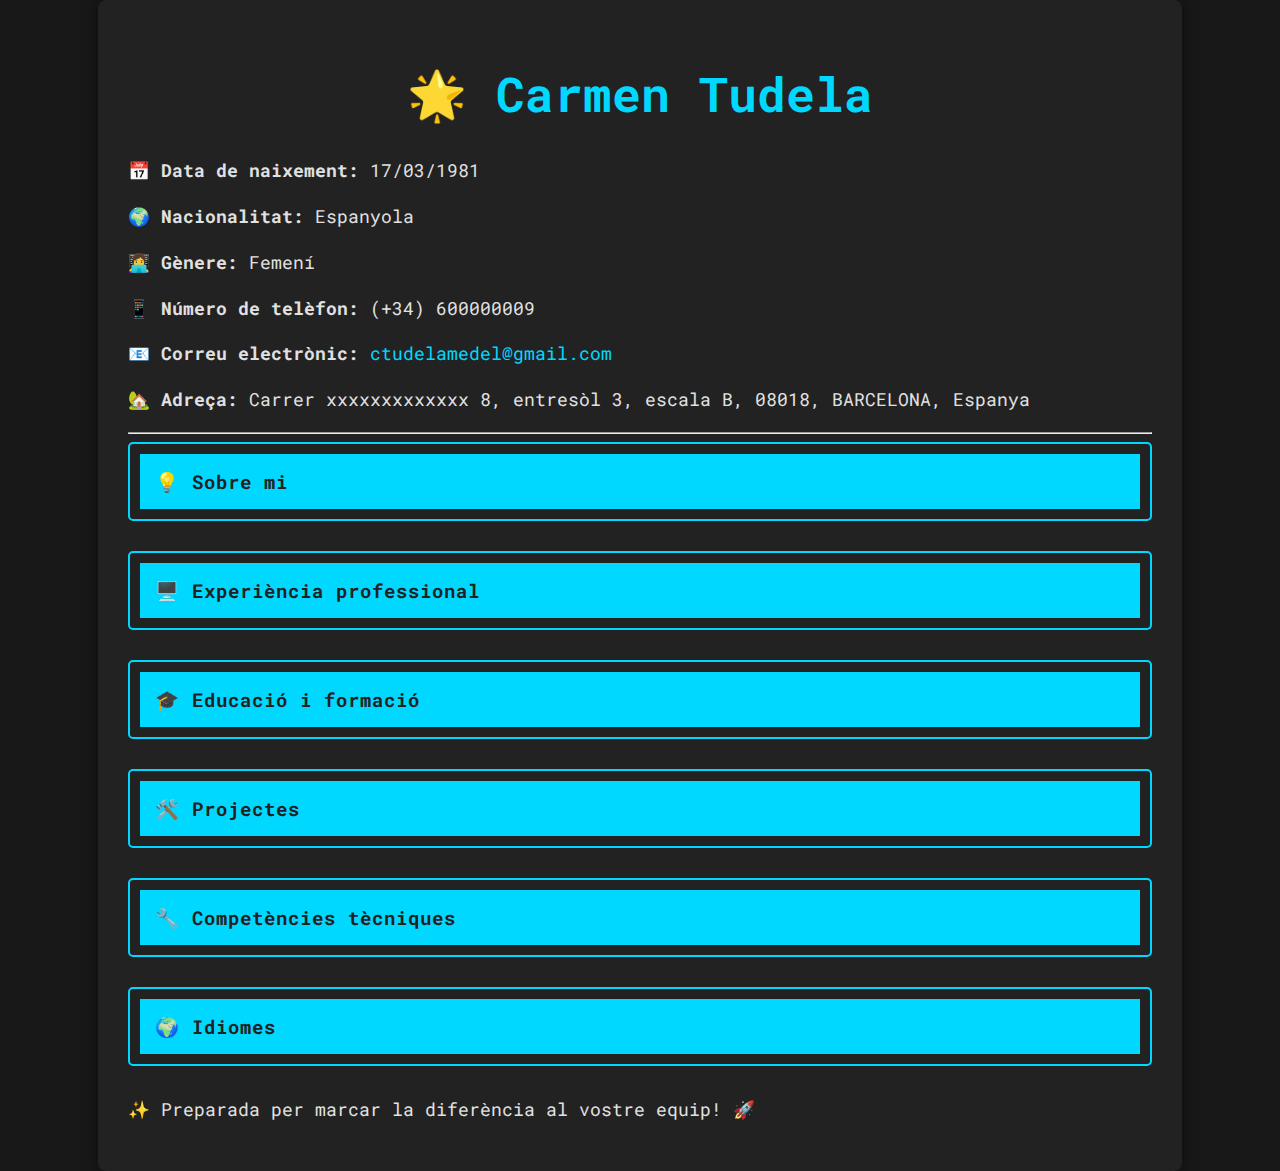
==== cv.html @ 5e799a3f "Add files via upload" ====
<!DOCTYPE html>
<html lang="ca">
<head>
    <meta charset="UTF-8">
    <meta name="viewport" content="width=device-width, initial-scale=1.0">
    <title>Currículum de Carmen Tudela</title>
    <link href="https://fonts.googleapis.com/css2?family=Roboto+Mono:wght@400;700&display=swap" rel="stylesheet">
    <style>
        body {
            font-family: 'Roboto Mono', monospace;
            background-color: #181818;
            color: #e1e1e1;
            margin: 0;
            padding: 0;
            box-sizing: border-box;
        }
        .container {
            width: 80%;
            margin: 0 auto;
            padding: 30px;
            background-color: #222;
            box-shadow: 0 0 15px rgba(0, 0, 0, 0.5);
            border-radius: 8px;
        }
        h1 {
            color: #00d8ff;
            font-size: 3em;
            text-align: center;
        }
        h2 {
            font-size: 1.5em;
            color: #00d8ff;
        }
        .section {
            margin-bottom: 30px;
            border: 2px solid #00d8ff;
            border-radius: 5px;
            overflow: hidden;
            padding: 10px;
            transition: all 0.3s ease;
        }
        .section-title {
            background-color: #00d8ff;
            color: #222;
            padding: 15px;
            font-weight: bold;
            cursor: pointer;
            font-size: 1.2em;
            letter-spacing: 1px;
            transition: background-color 0.3s;
        }
        .section-title:hover {
            background-color: #0088cc;
        }
        .section-content {
            display: none;
            padding: 15px;
            background-color: #333;
            color: #e1e1e1;
            border-top: 2px solid #00d8ff;
        }
        .section:hover .section-content {
            display: block;
        }
        .skill-list {
            list-style-type: none;
            padding: 0;
        }
        .skill-list li {
            margin: 5px 0;
        }
        a {
            color: #00d8ff;
            text-decoration: none;
        }
        a:hover {
            text-decoration: underline;
        }
        p, ul {
            font-size: 1.1em;
            line-height: 1.6;
        }
    </style>
</head>
<body>

<div class="container">
    <h1>🌟 Carmen Tudela</h1>
    <p><strong>📅 Data de naixement:</strong> 17/03/1981</p>
    <p><strong>🌍 Nacionalitat:</strong> Espanyola</p>
    <p><strong>👩‍💻 Gènere:</strong> Femení</p>
    <p><strong>📱 Número de telèfon:</strong> (+34) 600000009</p>
    <p><strong>📧 Correu electrònic:</strong> <a href="mailto:ctudelamedel@gmail.com">ctudelamedel@gmail.com</a></p>
    <p><strong>🏡 Adreça:</strong> Carrer xxxxxxxxxxxxx 8, entresòl 3, escala B, 08018, BARCELONA, Espanya</p>

    <hr>

    <div class="section">
        <div class="section-title">💡 Sobre mi</div>
        <div class="section-content">
            <p>🎯 Soc una persona <strong>organitzada i creativa</strong> amb grans habilitats comunicatives.</p>
            <p>🤝 M’adapto bé als entorns de treball en equip i crec fermament que, amb la mentalitat adequada, <strong>qualsevol objectiu és assolible</strong>.</p>
        </div>
    </div>

    <div class="section">
        <div class="section-title">🖥️ Experiència professional</div>
        <div class="section-content">
            <h3>🔧 Tècnica de xarxes i administradora web</h3>
            <p><strong>📍 NETGLOBAL IT SOLUTIONS S.L., Barcelona</strong> (09/2023 – ACTUALITAT)</p>
            <ul class="skill-list">
                <li>🖧 Configuració i manteniment de <strong>xarxes LAN i WAN</strong>.</li>
                <li>📊 Anàlisi i optimització del <strong>rendiment de la xarxa</strong>.</li>
                <li>🤖 Desenvolupament d'<strong>aplicacions multiplataforma</strong> amb focus en la integració de Big Data.</li>
                <li>🌐 Gestió de llocs web amb <strong>CMS</strong> i plataformes personalitzades.</li>
                <li>⚙️ Implementació de solucions basades en <strong>IA</strong> per automatitzar processos interns.</li>
            </ul>
        </div>
    </div>

    <div class="section">
        <div class="section-title">🎓 Educació i formació</div>
        <div class="section-content">
            <p>🖥️ <strong>Desenvolupadora web multiplataforma</strong><br>IOC, Barcelona (09/2018 – 06/2020)</p>
            <p>🔒 <strong>Tècnica de seguretat CompTIA Security+</strong><br>E-Council, Barcelona (01/2020 – 10/2020)</p>
        </div>
    </div>

    <div class="section">
        <div class="section-title">🛠️ Projectes</div>
        <div class="section-content">
            <p>🔍 Desenvolupament d'una eina d'anàlisi predictiva: Creació d’una eina basada en <strong>IA</strong> per optimitzar processos interns i millorar l’eficiència.</p>
        </div>
    </div>

    <div class="section">
        <div class="section-title">🔧 Competències tècniques</div>
        <div class="section-content">
            <ul class="skill-list">
                <li>🌐 Desenvolupament multiplataforma</li>
                <li>🖧 Administració i seguretat de xarxes</li>
                <li>🌐 Administració web</li>
                <li>📊 Big Data i Cloud Computing</li>
            </ul>
        </div>
    </div>

    <div class="section">
        <div class="section-title">🌍 Idiomes</div>
        <div class="section-content">
            <p>🇪🇸 Espanyol</p>
            <p>🏴 Català</p>
            <p>🇬🇧 Anglès: C2</p>
        </div>
    </div>

    <p>✨ Preparada per marcar la diferència al vostre equip! 🚀</p>
</div>

</body>
</html>
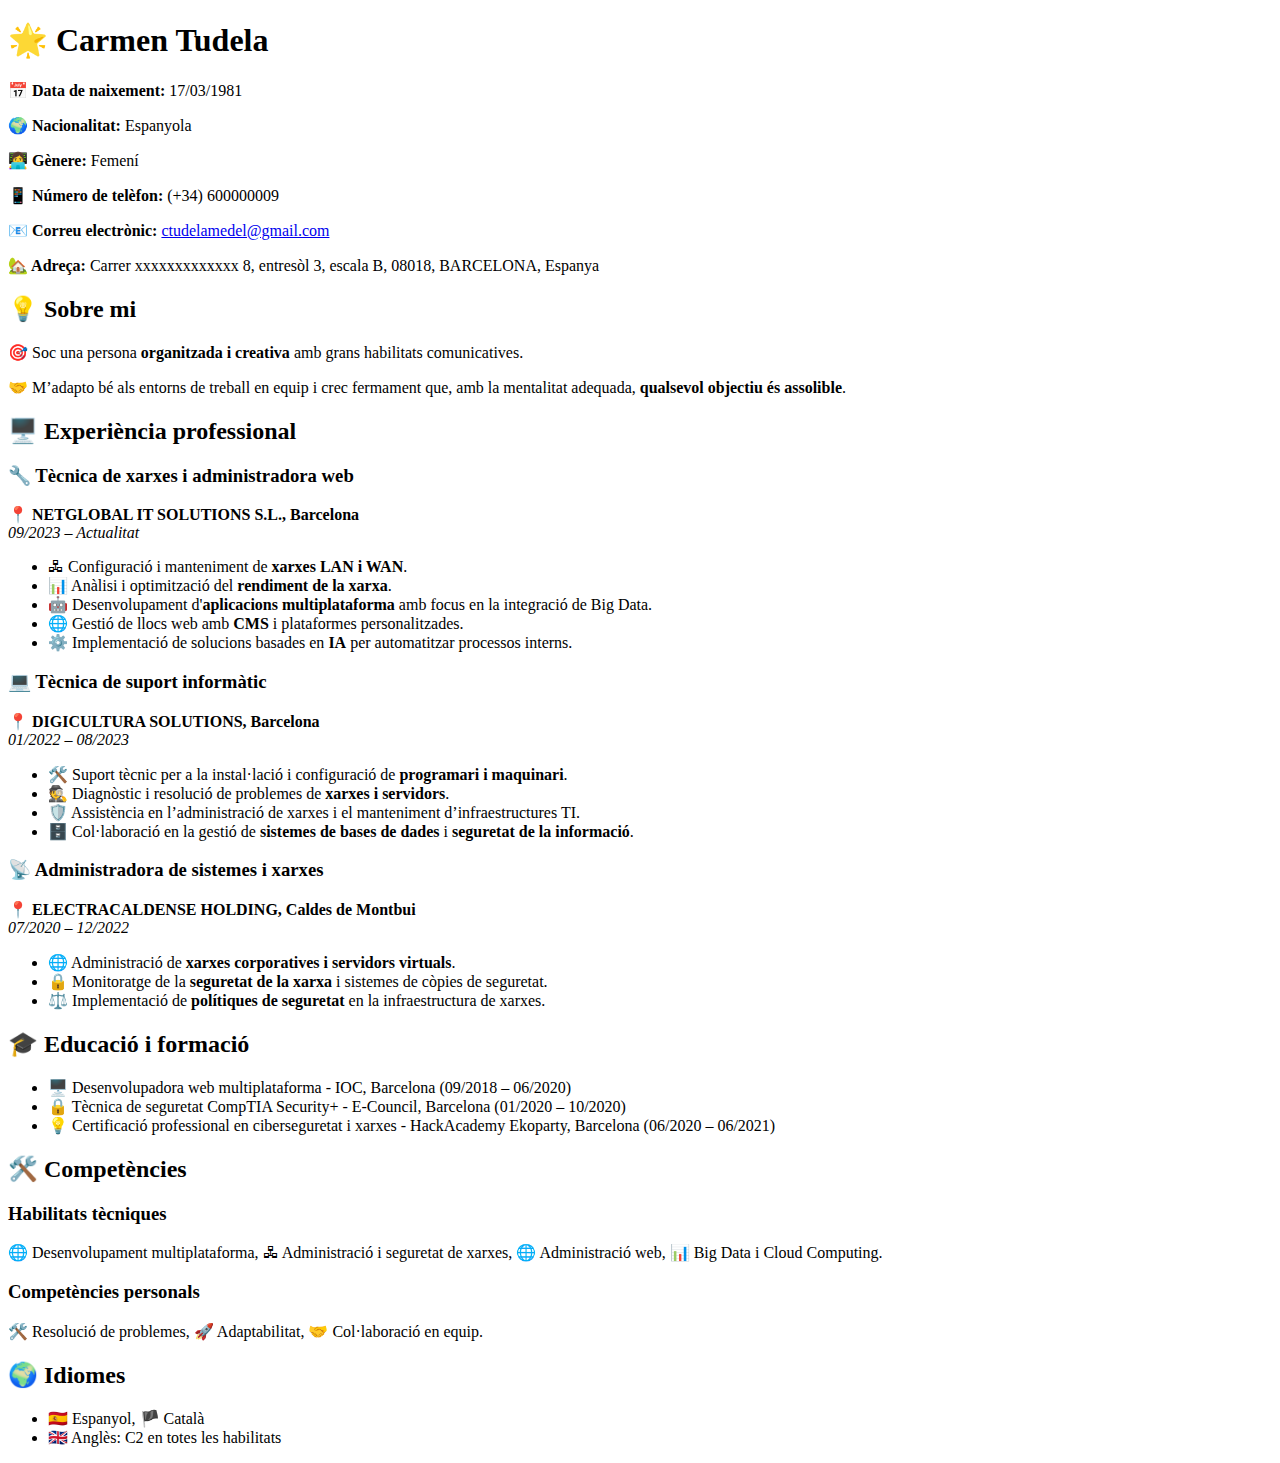
==== commit 68622a34: "Update cv.html" ====
--- a/cv.html
+++ b/cv.html
@@ -1,162 +1,95 @@
+
 <!DOCTYPE html>
 <html lang="ca">
 <head>
     <meta charset="UTF-8">
     <meta name="viewport" content="width=device-width, initial-scale=1.0">
     <title>Currículum de Carmen Tudela</title>
-    <link href="https://fonts.googleapis.com/css2?family=Roboto+Mono:wght@400;700&display=swap" rel="stylesheet">
-    <style>
-        body {
-            font-family: 'Roboto Mono', monospace;
-            background-color: #181818;
-            color: #e1e1e1;
-            margin: 0;
-            padding: 0;
-            box-sizing: border-box;
-        }
-        .container {
-            width: 80%;
-            margin: 0 auto;
-            padding: 30px;
-            background-color: #222;
-            box-shadow: 0 0 15px rgba(0, 0, 0, 0.5);
-            border-radius: 8px;
-        }
-        h1 {
-            color: #00d8ff;
-            font-size: 3em;
-            text-align: center;
-        }
-        h2 {
-            font-size: 1.5em;
-            color: #00d8ff;
-        }
-        .section {
-            margin-bottom: 30px;
-            border: 2px solid #00d8ff;
-            border-radius: 5px;
-            overflow: hidden;
-            padding: 10px;
-            transition: all 0.3s ease;
-        }
-        .section-title {
-            background-color: #00d8ff;
-            color: #222;
-            padding: 15px;
-            font-weight: bold;
-            cursor: pointer;
-            font-size: 1.2em;
-            letter-spacing: 1px;
-            transition: background-color 0.3s;
-        }
-        .section-title:hover {
-            background-color: #0088cc;
-        }
-        .section-content {
-            display: none;
-            padding: 15px;
-            background-color: #333;
-            color: #e1e1e1;
-            border-top: 2px solid #00d8ff;
-        }
-        .section:hover .section-content {
-            display: block;
-        }
-        .skill-list {
-            list-style-type: none;
-            padding: 0;
-        }
-        .skill-list li {
-            margin: 5px 0;
-        }
-        a {
-            color: #00d8ff;
-            text-decoration: none;
-        }
-        a:hover {
-            text-decoration: underline;
-        }
-        p, ul {
-            font-size: 1.1em;
-            line-height: 1.6;
-        }
-    </style>
+    <link rel="stylesheet" href="styles.css">
 </head>
 <body>
 
-<div class="container">
-    <h1>🌟 Carmen Tudela</h1>
-    <p><strong>📅 Data de naixement:</strong> 17/03/1981</p>
-    <p><strong>🌍 Nacionalitat:</strong> Espanyola</p>
-    <p><strong>👩‍💻 Gènere:</strong> Femení</p>
-    <p><strong>📱 Número de telèfon:</strong> (+34) 600000009</p>
-    <p><strong>📧 Correu electrònic:</strong> <a href="mailto:ctudelamedel@gmail.com">ctudelamedel@gmail.com</a></p>
-    <p><strong>🏡 Adreça:</strong> Carrer xxxxxxxxxxxxx 8, entresòl 3, escala B, 08018, BARCELONA, Espanya</p>
+    <div class="container">
+        <header>
+            <h1 class="title">🌟 <strong>Carmen Tudela</strong></h1>
+            <p><strong>📅 Data de naixement:</strong> 17/03/1981</p>
+            <p><strong>🌍 Nacionalitat:</strong> Espanyola</p>
+            <p><strong>👩‍💻 Gènere:</strong> Femení</p>
+            <p><strong>📱 Número de telèfon:</strong> (+34) 600000009</p>
+            <p><strong>📧 Correu electrònic:</strong> <a href="mailto:ctudelamedel@gmail.com">ctudelamedel@gmail.com</a></p>
+            <p><strong>🏡 Adreça:</strong> Carrer xxxxxxxxxxxxx 8, entresòl 3, escala B, 08018, BARCELONA, Espanya</p>
+        </header>
 
-    <hr>
-
-    <div class="section">
-        <div class="section-title">💡 Sobre mi</div>
-        <div class="section-content">
+        <section class="about-me">
+            <h2>💡 Sobre mi</h2>
             <p>🎯 Soc una persona <strong>organitzada i creativa</strong> amb grans habilitats comunicatives.</p>
             <p>🤝 M’adapto bé als entorns de treball en equip i crec fermament que, amb la mentalitat adequada, <strong>qualsevol objectiu és assolible</strong>.</p>
-        </div>
-    </div>
+        </section>
 
-    <div class="section">
-        <div class="section-title">🖥️ Experiència professional</div>
-        <div class="section-content">
+        <section class="experience">
+            <h2>🖥️ Experiència professional</h2>
             <h3>🔧 Tècnica de xarxes i administradora web</h3>
-            <p><strong>📍 NETGLOBAL IT SOLUTIONS S.L., Barcelona</strong> (09/2023 – ACTUALITAT)</p>
-            <ul class="skill-list">
+            <p><strong>📍 NETGLOBAL IT SOLUTIONS S.L., Barcelona</strong> <br> <em>09/2023 – Actualitat</em></p>
+            <ul>
                 <li>🖧 Configuració i manteniment de <strong>xarxes LAN i WAN</strong>.</li>
                 <li>📊 Anàlisi i optimització del <strong>rendiment de la xarxa</strong>.</li>
                 <li>🤖 Desenvolupament d'<strong>aplicacions multiplataforma</strong> amb focus en la integració de Big Data.</li>
                 <li>🌐 Gestió de llocs web amb <strong>CMS</strong> i plataformes personalitzades.</li>
                 <li>⚙️ Implementació de solucions basades en <strong>IA</strong> per automatitzar processos interns.</li>
             </ul>
-        </div>
+
+            <h3>💻 Tècnica de suport informàtic</h3>
+            <p><strong>📍 DIGICULTURA SOLUTIONS, Barcelona</strong> <br> <em>01/2022 – 08/2023</em></p>
+            <ul>
+                <li>🛠️ Suport tècnic per a la instal·lació i configuració de <strong>programari i maquinari</strong>.</li>
+                <li>🕵️ Diagnòstic i resolució de problemes de <strong>xarxes i servidors</strong>.</li>
+                <li>🛡️ Assistència en l’administració de xarxes i el manteniment d’infraestructures TI.</li>
+                <li>🗄️ Col·laboració en la gestió de <strong>sistemes de bases de dades</strong> i <strong>seguretat de la informació</strong>.</li>
+            </ul>
+
+            <h3>📡 Administradora de sistemes i xarxes</h3>
+            <p><strong>📍 ELECTRACALDENSE HOLDING, Caldes de Montbui</strong> <br> <em>07/2020 – 12/2022</em></p>
+            <ul>
+                <li>🌐 Administració de <strong>xarxes corporatives i servidors virtuals</strong>.</li>
+                <li>🔒 Monitoratge de la <strong>seguretat de la xarxa</strong> i sistemes de còpies de seguretat.</li>
+                <li>⚖️ Implementació de <strong>polítiques de seguretat</strong> en la infraestructura de xarxes.</li>
+            </ul>
+        </section>
+
+        <section class="education">
+            <h2>🎓 Educació i formació</h2>
+            <ul>
+                <li>🖥️ Desenvolupadora web multiplataforma - IOC, Barcelona (09/2018 – 06/2020)</li>
+                <li>🔒 Tècnica de seguretat CompTIA Security+ - E-Council, Barcelona (01/2020 – 10/2020)</li>
+                <li>💡 Certificació professional en ciberseguretat i xarxes - HackAcademy Ekoparty, Barcelona (06/2020 – 06/2021)</li>
+            </ul>
+        </section>
+
+        <section class="skills">
+            <h2>🛠️ Competències</h2>
+            <div class="skill" id="tech-skills">
+                <h3>Habilitats tècniques</h3>
+                <p class="hidden">🌐 Desenvolupament multiplataforma, 🖧 Administració i seguretat de xarxes, 🌐 Administració web, 📊 Big Data i Cloud Computing.</p>
+            </div>
+
+            <div class="skill" id="personal-skills">
+                <h3>Competències personals</h3>
+                <p class="hidden">🛠️ Resolució de problemes, 🚀 Adaptabilitat, 🤝 Col·laboració en equip.</p>
+            </div>
+        </section>
+
+        <section class="languages">
+            <h2>🌍 Idiomes</h2>
+            <ul>
+                <li>🇪🇸 Espanyol, 🏴 Català</li>
+                <li>🇬🇧 Anglès: C2 en totes les habilitats</li>
+            </ul>
+        </section>
+
     </div>
 
-    <div class="section">
-        <div class="section-title">🎓 Educació i formació</div>
-        <div class="section-content">
-            <p>🖥️ <strong>Desenvolupadora web multiplataforma</strong><br>IOC, Barcelona (09/2018 – 06/2020)</p>
-            <p>🔒 <strong>Tècnica de seguretat CompTIA Security+</strong><br>E-Council, Barcelona (01/2020 – 10/2020)</p>
-        </div>
-    </div>
-
-    <div class="section">
-        <div class="section-title">🛠️ Projectes</div>
-        <div class="section-content">
-            <p>🔍 Desenvolupament d'una eina d'anàlisi predictiva: Creació d’una eina basada en <strong>IA</strong> per optimitzar processos interns i millorar l’eficiència.</p>
-        </div>
-    </div>
-
-    <div class="section">
-        <div class="section-title">🔧 Competències tècniques</div>
-        <div class="section-content">
-            <ul class="skill-list">
-                <li>🌐 Desenvolupament multiplataforma</li>
-                <li>🖧 Administració i seguretat de xarxes</li>
-                <li>🌐 Administració web</li>
-                <li>📊 Big Data i Cloud Computing</li>
-            </ul>
-        </div>
-    </div>
-
-    <div class="section">
-        <div class="section-title">🌍 Idiomes</div>
-        <div class="section-content">
-            <p>🇪🇸 Espanyol</p>
-            <p>🏴 Català</p>
-            <p>🇬🇧 Anglès: C2</p>
-        </div>
-    </div>
-
-    <p>✨ Preparada per marcar la diferència al vostre equip! 🚀</p>
-</div>
-
+    <script src="script.js"></script>
 </body>
 </html>
 
+
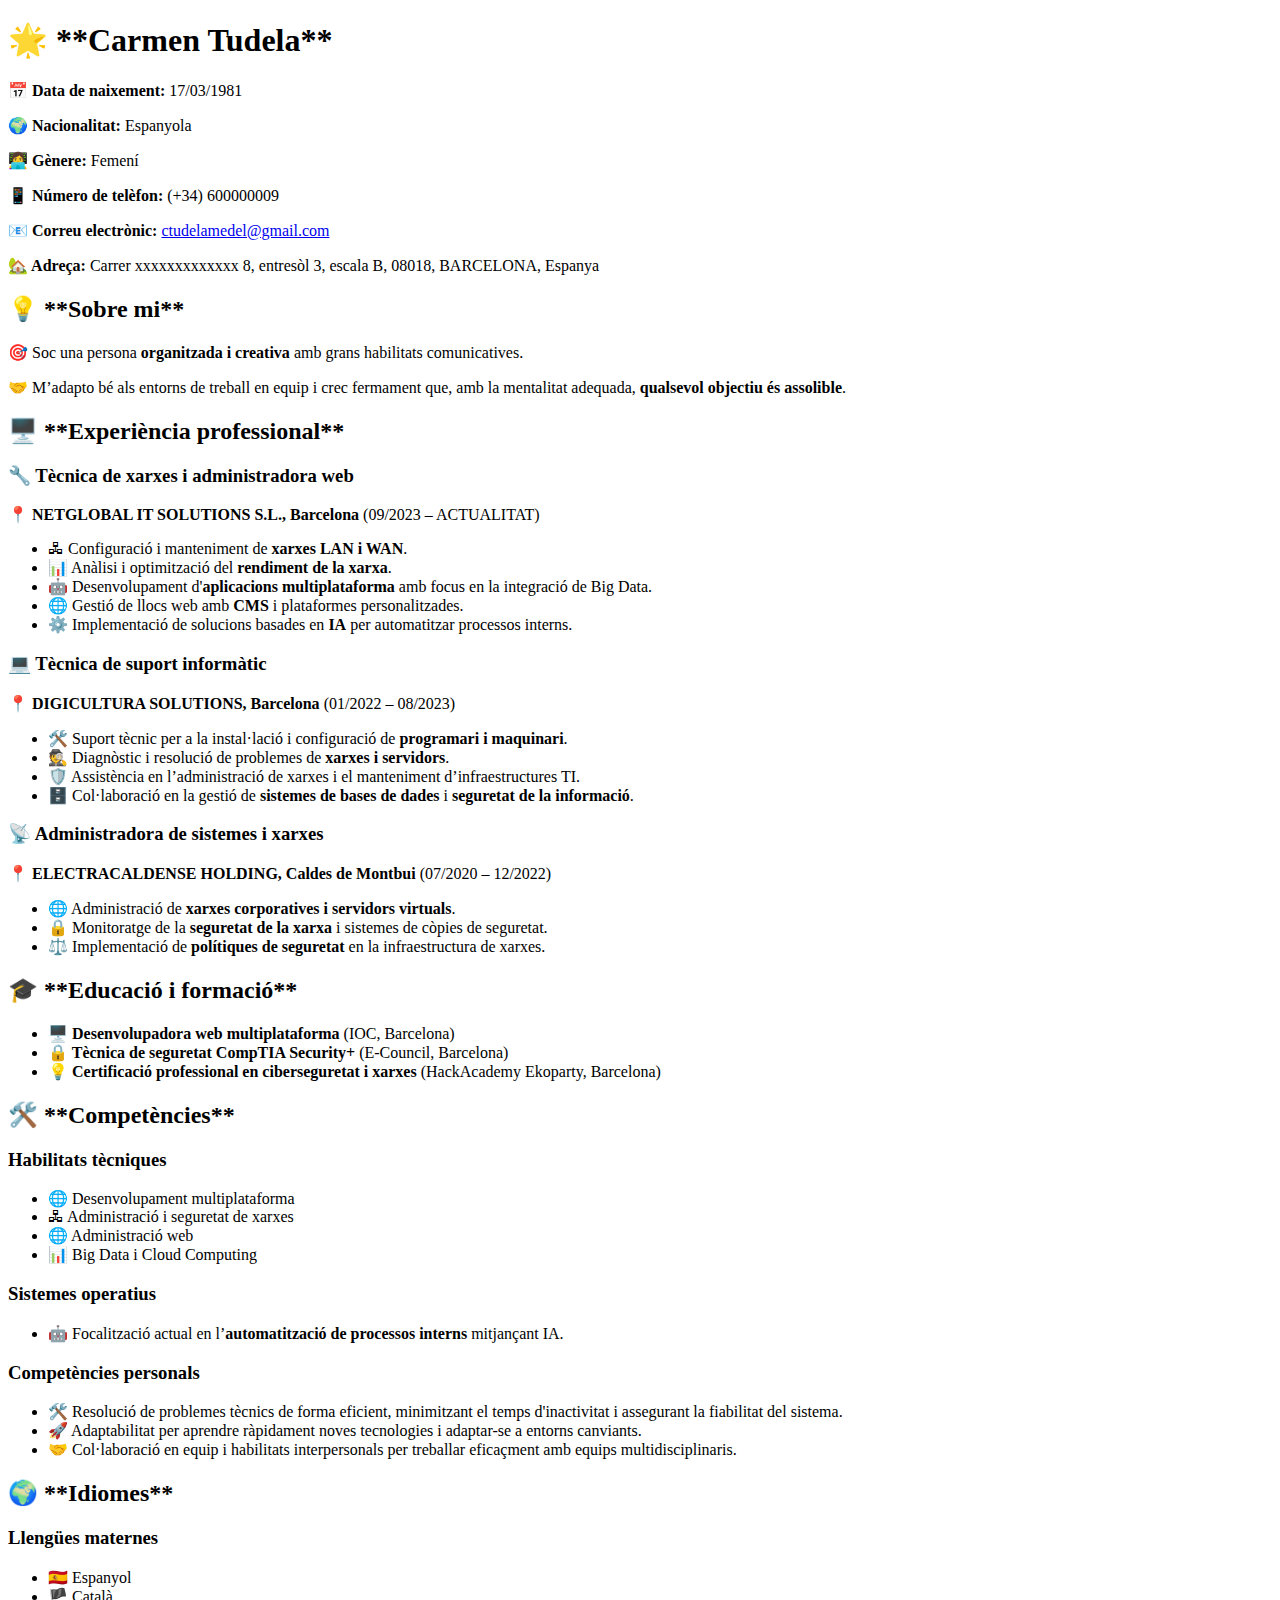
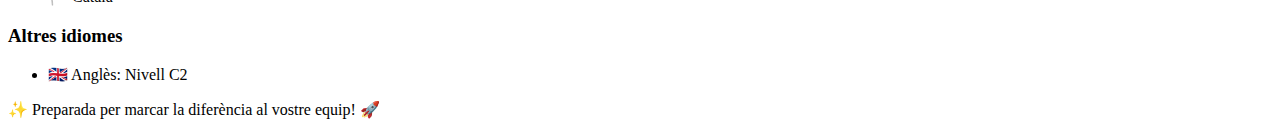
==== commit 555e5f2f: "Update cv.html" ====
--- a/cv.html
+++ b/cv.html
@@ -5,90 +5,105 @@
     <meta charset="UTF-8">
     <meta name="viewport" content="width=device-width, initial-scale=1.0">
     <title>Currículum de Carmen Tudela</title>
-    <link rel="stylesheet" href="styles.css">
+    <link rel="stylesheet" href="assets/css/styles.css">
+    <script src="assets/js/scripts.js" defer></script>
 </head>
 <body>
+    <header>
+        <h1>🌟 **Carmen Tudela**</h1>
+        <p><strong>📅 Data de naixement:</strong> 17/03/1981</p>
+        <p><strong>🌍 Nacionalitat:</strong> Espanyola</p>
+        <p><strong>👩‍💻 Gènere:</strong> Femení</p>
+        <p><strong>📱 Número de telèfon:</strong> (+34) 600000009</p>
+        <p><strong>📧 Correu electrònic:</strong> <a href="mailto:ctudelamedel@gmail.com">ctudelamedel@gmail.com</a></p>
+        <p><strong>🏡 Adreça:</strong> Carrer xxxxxxxxxxxxx 8, entresòl 3, escala B, 08018, BARCELONA, Espanya</p>
+    </header>
 
-    <div class="container">
-        <header>
-            <h1 class="title">🌟 <strong>Carmen Tudela</strong></h1>
-            <p><strong>📅 Data de naixement:</strong> 17/03/1981</p>
-            <p><strong>🌍 Nacionalitat:</strong> Espanyola</p>
-            <p><strong>👩‍💻 Gènere:</strong> Femení</p>
-            <p><strong>📱 Número de telèfon:</strong> (+34) 600000009</p>
-            <p><strong>📧 Correu electrònic:</strong> <a href="mailto:ctudelamedel@gmail.com">ctudelamedel@gmail.com</a></p>
-            <p><strong>🏡 Adreça:</strong> Carrer xxxxxxxxxxxxx 8, entresòl 3, escala B, 08018, BARCELONA, Espanya</p>
-        </header>
+    <section id="sobre-mi">
+        <h2>💡 **Sobre mi**</h2>
+        <p>🎯 Soc una persona <strong>organitzada i creativa</strong> amb grans habilitats comunicatives.</p>
+        <p>🤝 M’adapto bé als entorns de treball en equip i crec fermament que, amb la mentalitat adequada, <strong>qualsevol objectiu és assolible</strong>.</p>
+    </section>
 
-        <section class="about-me">
-            <h2>💡 Sobre mi</h2>
-            <p>🎯 Soc una persona <strong>organitzada i creativa</strong> amb grans habilitats comunicatives.</p>
-            <p>🤝 M’adapto bé als entorns de treball en equip i crec fermament que, amb la mentalitat adequada, <strong>qualsevol objectiu és assolible</strong>.</p>
-        </section>
+    <section id="experiencia">
+        <h2>🖥️ **Experiència professional**</h2>
 
-        <section class="experience">
-            <h2>🖥️ Experiència professional</h2>
-            <h3>🔧 Tècnica de xarxes i administradora web</h3>
-            <p><strong>📍 NETGLOBAL IT SOLUTIONS S.L., Barcelona</strong> <br> <em>09/2023 – Actualitat</em></p>
-            <ul>
-                <li>🖧 Configuració i manteniment de <strong>xarxes LAN i WAN</strong>.</li>
-                <li>📊 Anàlisi i optimització del <strong>rendiment de la xarxa</strong>.</li>
-                <li>🤖 Desenvolupament d'<strong>aplicacions multiplataforma</strong> amb focus en la integració de Big Data.</li>
-                <li>🌐 Gestió de llocs web amb <strong>CMS</strong> i plataformes personalitzades.</li>
-                <li>⚙️ Implementació de solucions basades en <strong>IA</strong> per automatitzar processos interns.</li>
-            </ul>
+        <h3>🔧 Tècnica de xarxes i administradora web</h3>
+        <p><strong>📍 NETGLOBAL IT SOLUTIONS S.L., Barcelona</strong> (09/2023 – ACTUALITAT)</p>
+        <ul>
+            <li>🖧 Configuració i manteniment de <strong>xarxes LAN i WAN</strong>.</li>
+            <li>📊 Anàlisi i optimització del <strong>rendiment de la xarxa</strong>.</li>
+            <li>🤖 Desenvolupament d'<strong>aplicacions multiplataforma</strong> amb focus en la integració de Big Data.</li>
+            <li>🌐 Gestió de llocs web amb <strong>CMS</strong> i plataformes personalitzades.</li>
+            <li>⚙️ Implementació de solucions basades en <strong>IA</strong> per automatitzar processos interns.</li>
+        </ul>
 
-            <h3>💻 Tècnica de suport informàtic</h3>
-            <p><strong>📍 DIGICULTURA SOLUTIONS, Barcelona</strong> <br> <em>01/2022 – 08/2023</em></p>
-            <ul>
-                <li>🛠️ Suport tècnic per a la instal·lació i configuració de <strong>programari i maquinari</strong>.</li>
-                <li>🕵️ Diagnòstic i resolució de problemes de <strong>xarxes i servidors</strong>.</li>
-                <li>🛡️ Assistència en l’administració de xarxes i el manteniment d’infraestructures TI.</li>
-                <li>🗄️ Col·laboració en la gestió de <strong>sistemes de bases de dades</strong> i <strong>seguretat de la informació</strong>.</li>
-            </ul>
+        <h3>💻 Tècnica de suport informàtic</h3>
+        <p><strong>📍 DIGICULTURA SOLUTIONS, Barcelona</strong> (01/2022 – 08/2023)</p>
+        <ul>
+            <li>🛠️ Suport tècnic per a la instal·lació i configuració de <strong>programari i maquinari</strong>.</li>
+            <li>🕵️ Diagnòstic i resolució de problemes de <strong>xarxes i servidors</strong>.</li>
+            <li>🛡️ Assistència en l’administració de xarxes i el manteniment d’infraestructures TI.</li>
+            <li>🗄️ Col·laboració en la gestió de <strong>sistemes de bases de dades</strong> i <strong>seguretat de la informació</strong>.</li>
+        </ul>
 
-            <h3>📡 Administradora de sistemes i xarxes</h3>
-            <p><strong>📍 ELECTRACALDENSE HOLDING, Caldes de Montbui</strong> <br> <em>07/2020 – 12/2022</em></p>
-            <ul>
-                <li>🌐 Administració de <strong>xarxes corporatives i servidors virtuals</strong>.</li>
-                <li>🔒 Monitoratge de la <strong>seguretat de la xarxa</strong> i sistemes de còpies de seguretat.</li>
-                <li>⚖️ Implementació de <strong>polítiques de seguretat</strong> en la infraestructura de xarxes.</li>
-            </ul>
-        </section>
+        <h3>📡 Administradora de sistemes i xarxes</h3>
+        <p><strong>📍 ELECTRACALDENSE HOLDING, Caldes de Montbui</strong> (07/2020 – 12/2022)</p>
+        <ul>
+            <li>🌐 Administració de <strong>xarxes corporatives i servidors virtuals</strong>.</li>
+            <li>🔒 Monitoratge de la <strong>seguretat de la xarxa</strong> i sistemes de còpies de seguretat.</li>
+            <li>⚖️ Implementació de <strong>polítiques de seguretat</strong> en la infraestructura de xarxes.</li>
+        </ul>
+    </section>
 
-        <section class="education">
-            <h2>🎓 Educació i formació</h2>
-            <ul>
-                <li>🖥️ Desenvolupadora web multiplataforma - IOC, Barcelona (09/2018 – 06/2020)</li>
-                <li>🔒 Tècnica de seguretat CompTIA Security+ - E-Council, Barcelona (01/2020 – 10/2020)</li>
-                <li>💡 Certificació professional en ciberseguretat i xarxes - HackAcademy Ekoparty, Barcelona (06/2020 – 06/2021)</li>
-            </ul>
-        </section>
+    <section id="educacio">
+        <h2>🎓 **Educació i formació**</h2>
+        <ul>
+            <li><strong>🖥️ Desenvolupadora web multiplataforma</strong> (IOC, Barcelona)</li>
+            <li><strong>🔒 Tècnica de seguretat CompTIA Security+</strong> (E-Council, Barcelona)</li>
+            <li><strong>💡 Certificació professional en ciberseguretat i xarxes</strong> (HackAcademy Ekoparty, Barcelona)</li>
+        </ul>
+    </section>
 
-        <section class="skills">
-            <h2>🛠️ Competències</h2>
-            <div class="skill" id="tech-skills">
-                <h3>Habilitats tècniques</h3>
-                <p class="hidden">🌐 Desenvolupament multiplataforma, 🖧 Administració i seguretat de xarxes, 🌐 Administració web, 📊 Big Data i Cloud Computing.</p>
-            </div>
+    <section id="habilitats">
+        <h2>🛠️ **Competències**</h2>
+        <h3 class="habilitat">Habilitats tècniques</h3>
+        <ul class="contingut-habilitats">
+            <li>🌐 Desenvolupament multiplataforma</li>
+            <li>🖧 Administració i seguretat de xarxes</li>
+            <li>🌐 Administració web</li>
+            <li>📊 Big Data i Cloud Computing</li>
+        </ul>
 
-            <div class="skill" id="personal-skills">
-                <h3>Competències personals</h3>
-                <p class="hidden">🛠️ Resolució de problemes, 🚀 Adaptabilitat, 🤝 Col·laboració en equip.</p>
-            </div>
-        </section>
+        <h3 class="habilitat">Sistemes operatius</h3>
+        <ul class="contingut-habilitats">
+            <li>🤖 Focalització actual en l’<strong>automatització de processos interns</strong> mitjançant IA.</li>
+        </ul>
 
-        <section class="languages">
-            <h2>🌍 Idiomes</h2>
-            <ul>
-                <li>🇪🇸 Espanyol, 🏴 Català</li>
-                <li>🇬🇧 Anglès: C2 en totes les habilitats</li>
-            </ul>
-        </section>
+        <h3 class="habilitat">Competències personals</h3>
+        <ul class="contingut-habilitats">
+            <li>🛠️ Resolució de problemes tècnics de forma eficient, minimitzant el temps d'inactivitat i assegurant la fiabilitat del sistema.</li>
+            <li>🚀 Adaptabilitat per aprendre ràpidament noves tecnologies i adaptar-se a entorns canviants.</li>
+            <li>🤝 Col·laboració en equip i habilitats interpersonals per treballar eficaçment amb equips multidisciplinaris.</li>
+        </ul>
+    </section>
 
-    </div>
+    <section id="idiomes">
+        <h2>🌍 **Idiomes**</h2>
+        <h3>Llengües maternes</h3>
+        <ul>
+            <li>🇪🇸 Espanyol</li>
+            <li>🏴 Català</li>
+        </ul>
+        <h3>Altres idiomes</h3>
+        <ul>
+            <li>🇬🇧 Anglès: Nivell C2</li>
+        </ul>
+    </section>
 
-    <script src="script.js"></script>
+    <footer>
+        <p>✨ Preparada per marcar la diferència al vostre equip! 🚀</p>
+    </footer>
 </body>
 </html>
 
